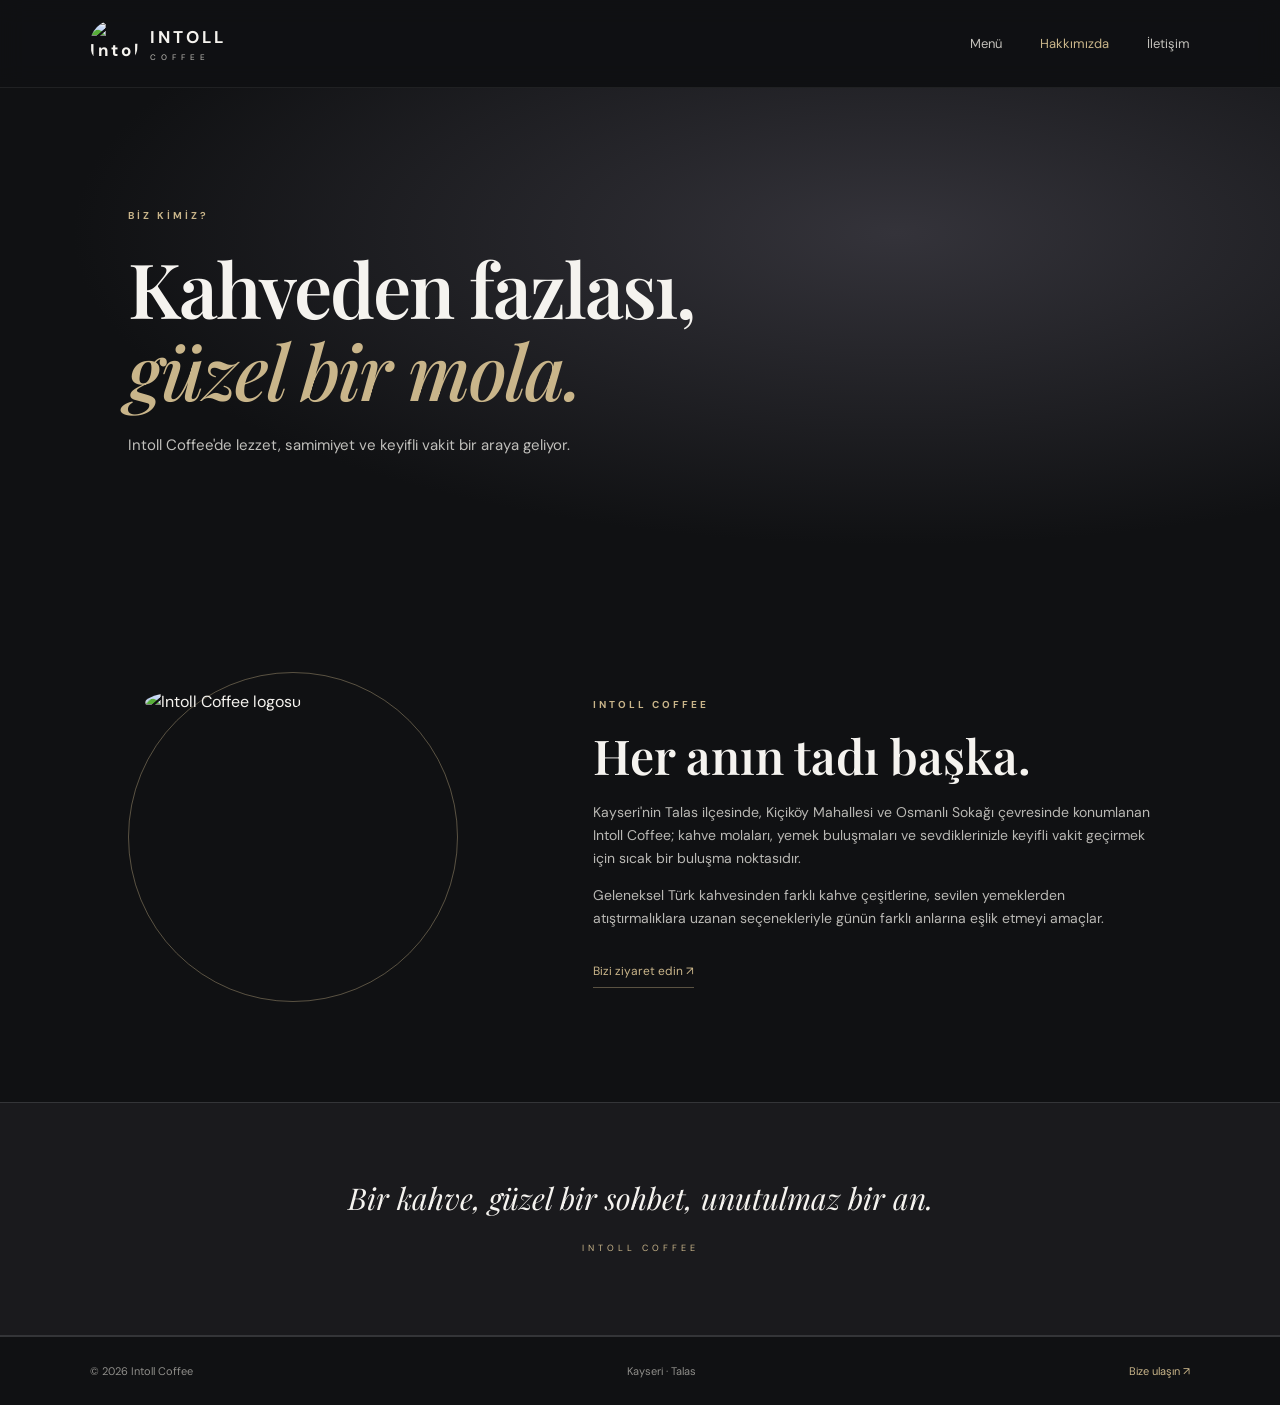
==== about.html @ 2fd2a53e "Add files via upload" ====
<!DOCTYPE html>
<html lang="tr"><head><meta charset="UTF-8"><meta name="viewport" content="width=device-width, initial-scale=1"><title>Hakkımızda | Intoll Coffee</title><link rel="stylesheet" href="style.css"></head>
<body><header class="site-header"><a class="brand" href="index.html"><img src="assets/intoll-logo.jpg" alt="Intoll Coffee logosu"><span>INTOLL <small>COFFEE</small></span></a><button class="nav-toggle" aria-label="Menüyü aç" aria-expanded="false">☰</button><nav class="nav"><a href="index.html">Menü</a><a class="active" href="about.html">Hakkımızda</a><a href="contact.html">İletişim</a></nav></header>
<main><section class="inner-hero"><p class="eyebrow">BİZ KİMİZ?</p><h1>Kahveden fazlası,<br><em>güzel bir mola.</em></h1><p>Intoll Coffee'de lezzet, samimiyet ve keyifli vakit bir araya geliyor.</p></section>
<section class="section about-layout"><div class="about-mark"><img src="assets/intoll-logo.jpg" alt="Intoll Coffee logosu"></div><div><p class="eyebrow">INTOLL COFFEE</p><h2>Her anın tadı başka.</h2><p>Kayseri'nin Talas ilçesinde, Kiçiköy Mahallesi ve Osmanlı Sokağı çevresinde konumlanan Intoll Coffee; kahve molaları, yemek buluşmaları ve sevdiklerinizle keyifli vakit geçirmek için sıcak bir buluşma noktasıdır.</p><p>Geleneksel Türk kahvesinden farklı kahve çeşitlerine, sevilen yemeklerden atıştırmalıklara uzanan seçenekleriyle günün farklı anlarına eşlik etmeyi amaçlar.</p><a class="text-link" href="contact.html">Bizi ziyaret edin ↗</a></div></section>
<section class="quote-band"><p>Bir kahve, güzel bir sohbet, unutulmaz bir an.</p><span>INTOLL COFFEE</span></section></main>
<footer><span>© <span id="year"></span> Intoll Coffee</span><span>Kayseri · Talas</span><a href="contact.html">Bize ulaşın ↗</a></footer><script src="script.js"></script></body></html>
---- style.css ----
@import url('https://fonts.googleapis.com/css2?family=DM+Sans:wght@400;500;600;700&family=Playfair+Display:ital,wght@0,500;0,600;0,700;1,500;1,600&display=swap');
:root{--bg:#101113;--panel:#191a1d;--white:#f5f3ef;--muted:#a8a7a3;--line:#343538;--accent:#c9b58a}*{box-sizing:border-box}html{scroll-behavior:smooth;scroll-padding-top:90px}body{margin:0;background:var(--bg);color:var(--white);font-family:'DM Sans',sans-serif;line-height:1.65}a{color:inherit;text-decoration:none}.site-header{height:88px;padding:0 7%;display:flex;align-items:center;justify-content:space-between;border-bottom:1px solid #ffffff12;background:#101113f2;position:sticky;top:0;z-index:10;backdrop-filter:blur(12px)}.brand{display:flex;align-items:center;gap:12px;font-weight:700;letter-spacing:3px;font-size:17px}.brand img{width:48px;height:48px;object-fit:cover;border-radius:50%}.brand small{display:block;font-size:8px;letter-spacing:5px;color:var(--muted);font-weight:500}.nav{display:flex;gap:38px}.nav a{font-size:13px;color:#c2c0bb;transition:.2s}.nav a:hover,.nav a.active{color:var(--accent)}.nav-toggle{display:none;background:none;color:white;border:0;font-size:25px}.hero{min-height:650px;padding:90px 10%;display:flex;align-items:center;justify-content:space-between;gap:50px;background:radial-gradient(ellipse at 76% 45%,#34333a 0%,#191a1d 34%,#101113 70%)}.hero-content{max-width:570px}.eyebrow{font-size:10px;letter-spacing:3px;color:var(--accent);font-weight:700}.hero h1,.inner-hero h1{font:600 clamp(48px,7vw,82px)/1.08 'Playfair Display',serif;letter-spacing:-2px;margin:22px 0}.hero h1 em,.inner-hero h1 em{color:var(--accent);font-weight:500}.hero-content>p:not(.eyebrow),.inner-hero>p:not(.eyebrow){max-width:470px;color:#c0bfbb;font-size:15px}.button{display:inline-flex;gap:28px;align-items:center;margin-top:25px;padding:14px 22px;border:1px solid var(--accent);font-size:12px;letter-spacing:1px;transition:.2s}.button:hover{background:var(--accent);color:#111}.hero-orbit{width:min(36vw,390px);aspect-ratio:1;border:1px solid #c9b58a55;border-radius:50%;padding:20px;box-shadow:0 0 0 25px #c9b58a08,0 0 80px #c9b58a16}.hero-orbit img,.about-mark img{width:100%;height:100%;object-fit:cover;border-radius:50%}.section{padding:100px 10%}.section-heading{text-align:center}.section-heading h2,.about-layout h2{font:600 48px 'Playfair Display',serif;margin:5px 0 10px}.section-heading>p:last-child{color:var(--muted)}.menu-tabs{display:flex;justify-content:center;gap:12px;margin:45px 0 30px;flex-wrap:wrap}.tab{background:transparent;border:1px solid var(--line);color:#c8c6c1;padding:11px 22px;font:inherit;font-size:12px;cursor:pointer}.tab.active,.tab:hover{background:var(--accent);color:#111;border-color:var(--accent)}.menu-grid{max-width:850px;margin:auto;display:grid;gap:12px}.menu-card{display:grid;grid-template-columns:45px 1fr auto;align-items:center;gap:15px;padding:22px 25px;background:var(--panel);border:1px solid #ffffff0c}.menu-number{color:var(--accent);font:italic 18px 'Playfair Display',serif}.menu-card h3{font-size:16px;margin:0 0 3px}.menu-card p{font-size:12px;color:var(--muted);margin:0}.price{font-size:11px;color:var(--accent);white-space:nowrap}.menu-note{text-align:center;color:#85837f;font-size:11px;margin-top:25px}.quote-band{text-align:center;padding:75px 20px;background:#1a1a1d;border-block:1px solid var(--line)}.quote-band p{font:italic 30px 'Playfair Display',serif;margin:0 0 15px}.quote-band span{font-size:9px;letter-spacing:4px;color:var(--accent)}.inner-hero{padding:110px 10% 100px;background:radial-gradient(ellipse at 70% 30%,#34333a,#101113 65%)}.inner-hero h1{font-size:clamp(48px,7vw,76px)}.about-layout{display:grid;grid-template-columns:minmax(220px, .8fr) 1.2fr;gap:9%;align-items:center}.about-mark{width:min(100%,330px);aspect-ratio:1;padding:16px;border:1px solid #c9b58a66;border-radius:50%}.about-layout p:not(.eyebrow){color:#b9b8b4;font-size:14px}.text-link{display:inline-block;color:var(--accent);font-size:12px;margin-top:18px;border-bottom:1px solid #c9b58a66;padding-bottom:5px}.contact-grid{display:grid;grid-template-columns:repeat(3,1fr);gap:16px}.contact-card{background:var(--panel);border:1px solid #ffffff10;padding:30px;min-height:270px}.contact-icon{font-size:30px;color:var(--accent)}.contact-card h2{font:600 25px 'Playfair Display',serif;margin:8px 0}.contact-card p:not(.eyebrow){font-size:13px;color:var(--muted)}.muted{font-size:11px;color:#888}footer{padding:25px 7%;border-top:1px solid var(--line);display:flex;justify-content:space-between;gap:20px;color:#8f8e8a;font-size:11px}footer a{color:var(--accent)}@media(max-width:760px){.site-header{height:72px;padding:0 6%}.brand img{width:42px;height:42px}.nav-toggle{display:block}.nav{display:none;position:absolute;top:72px;left:0;right:0;padding:22px 7%;background:#17181b;border-bottom:1px solid var(--line);flex-direction:column;gap:18px}.nav.open{display:flex}.hero{min-height:auto;padding:85px 8%;display:block}.hero-orbit{width:210px;margin:65px auto 0}.hero h1{font-size:54px}.section{padding:75px 7%}.section-heading h2,.about-layout h2{font-size:40px}.menu-card{grid-template-columns:28px 1fr;gap:10px;padding:18px}.price{grid-column:2}.inner-hero{padding:85px 8%}.about-layout{grid-template-columns:1fr;gap:40px}.about-mark{width:220px;margin:auto}.contact-grid{grid-template-columns:1fr}.contact-card{min-height:auto}footer{flex-wrap:wrap;padding:22px 7%}}
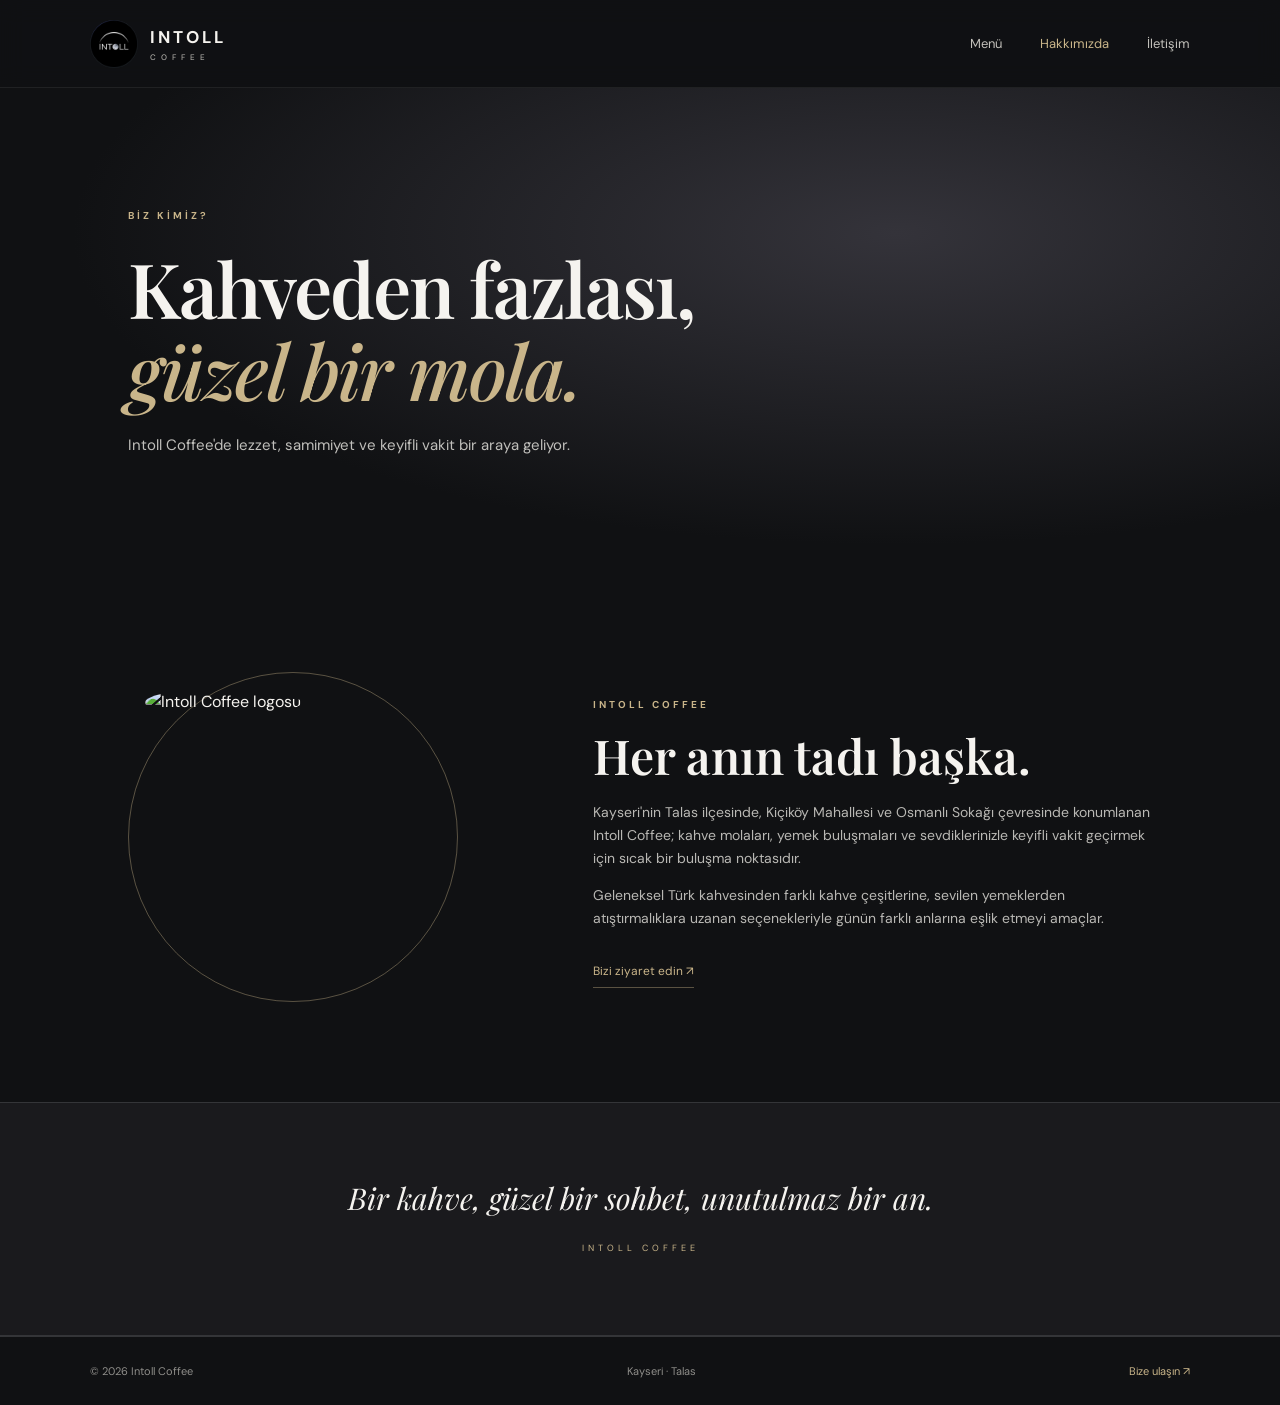
==== commit 712318e9: "Fix logo image source in about.html Updated logo image source in the header and about section." ====
--- a/about.html
+++ b/about.html
@@ -1,7 +1,7 @@
 <!DOCTYPE html>
 <html lang="tr"><head><meta charset="UTF-8"><meta name="viewport" content="width=device-width, initial-scale=1"><title>Hakkımızda | Intoll Coffee</title><link rel="stylesheet" href="style.css"></head>
-<body><header class="site-header"><a class="brand" href="index.html"><img src="assets/intoll-logo.jpg" alt="Intoll Coffee logosu"><span>INTOLL <small>COFFEE</small></span></a><button class="nav-toggle" aria-label="Menüyü aç" aria-expanded="false">☰</button><nav class="nav"><a href="index.html">Menü</a><a class="active" href="about.html">Hakkımızda</a><a href="contact.html">İletişim</a></nav></header>
+<body><header class="site-header"><a class="brand" href="index.html"><img src="intoll-logo.jpg" alt="Intoll Coffee logosu"><span>INTOLL <small>COFFEE</small></span></a><button class="nav-toggle" aria-label="Menüyü aç" aria-expanded="false">☰</button><nav class="nav"><a href="index.html">Menü</a><a class="active" href="about.html">Hakkımızda</a><a href="contact.html">İletişim</a></nav></header>
 <main><section class="inner-hero"><p class="eyebrow">BİZ KİMİZ?</p><h1>Kahveden fazlası,<br><em>güzel bir mola.</em></h1><p>Intoll Coffee'de lezzet, samimiyet ve keyifli vakit bir araya geliyor.</p></section>
 <section class="section about-layout"><div class="about-mark"><img src="assets/intoll-logo.jpg" alt="Intoll Coffee logosu"></div><div><p class="eyebrow">INTOLL COFFEE</p><h2>Her anın tadı başka.</h2><p>Kayseri'nin Talas ilçesinde, Kiçiköy Mahallesi ve Osmanlı Sokağı çevresinde konumlanan Intoll Coffee; kahve molaları, yemek buluşmaları ve sevdiklerinizle keyifli vakit geçirmek için sıcak bir buluşma noktasıdır.</p><p>Geleneksel Türk kahvesinden farklı kahve çeşitlerine, sevilen yemeklerden atıştırmalıklara uzanan seçenekleriyle günün farklı anlarına eşlik etmeyi amaçlar.</p><a class="text-link" href="contact.html">Bizi ziyaret edin ↗</a></div></section>
 <section class="quote-band"><p>Bir kahve, güzel bir sohbet, unutulmaz bir an.</p><span>INTOLL COFFEE</span></section></main>
-<footer><span>© <span id="year"></span> Intoll Coffee</span><span>Kayseri · Talas</span><a href="contact.html">Bize ulaşın ↗</a></footer><script src="script.js"></script></body></html>+<footer><span>© <span id="year"></span> Intoll Coffee</span><span>Kayseri · Talas</span><a href="contact.html">Bize ulaşın ↗</a></footer><script src="script.js"></script></body></html>
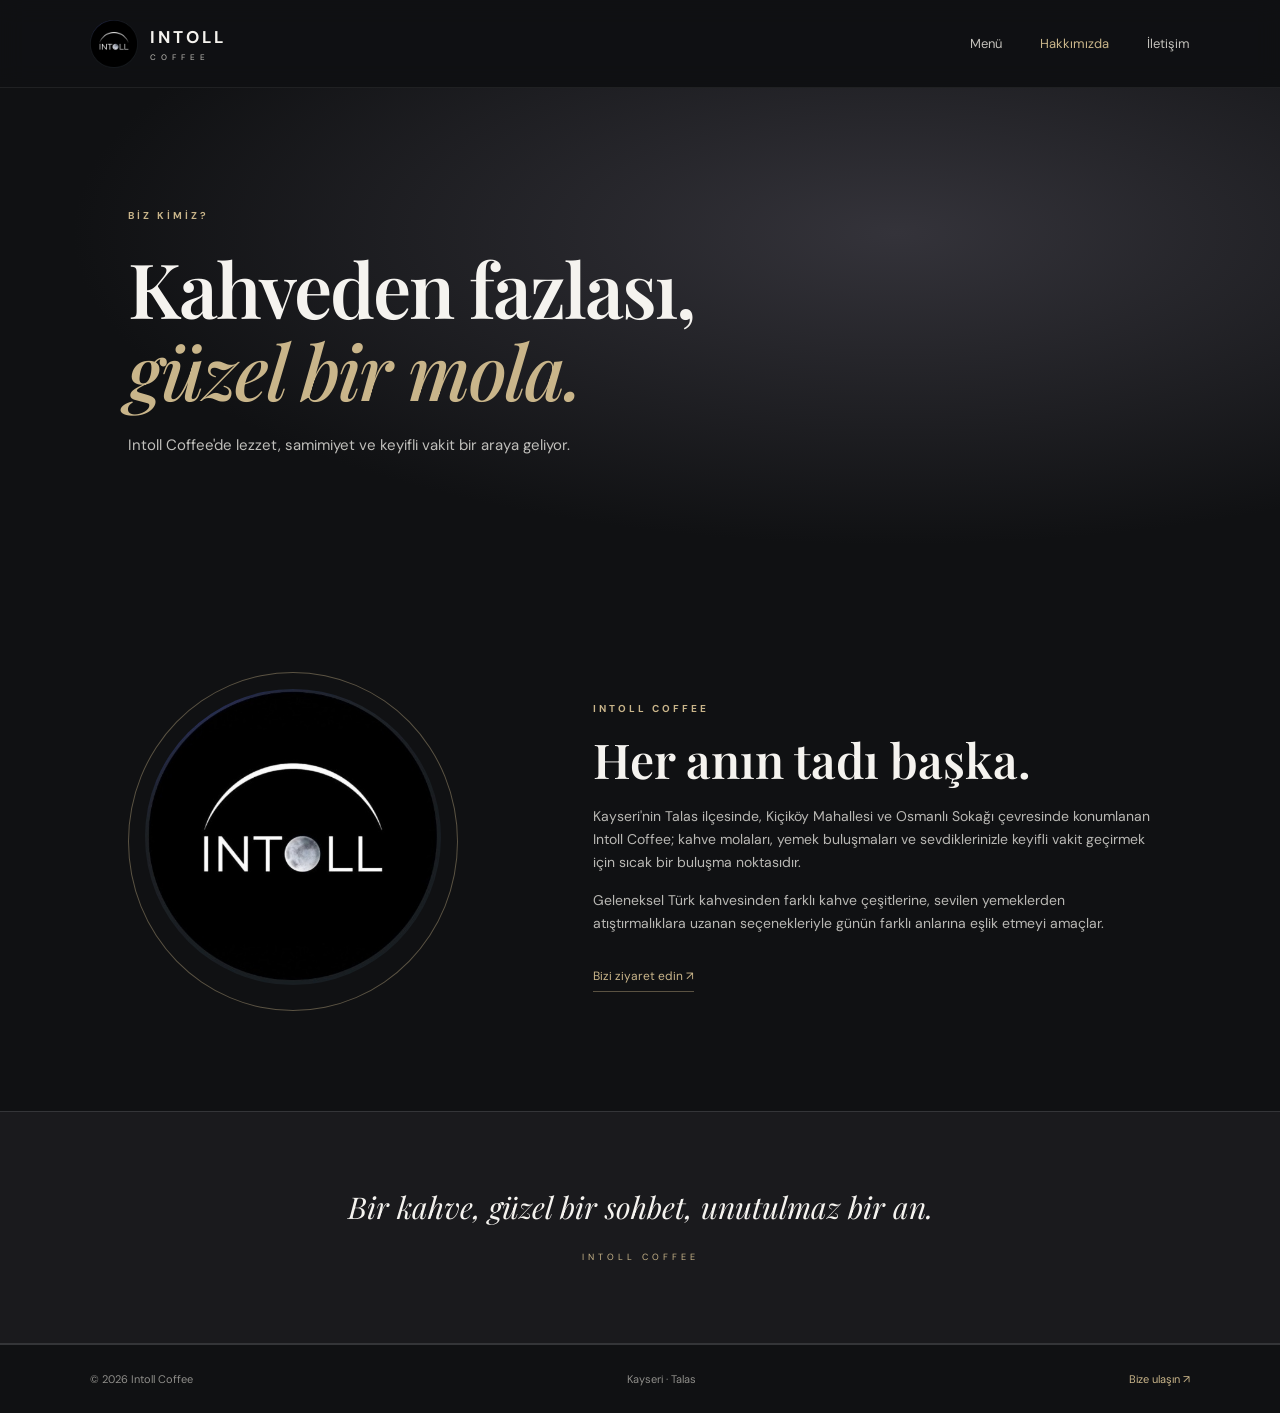
==== commit c41b6048: "Duplicate about section in about.html" ====
--- a/about.html
+++ b/about.html
@@ -2,6 +2,6 @@
 <html lang="tr"><head><meta charset="UTF-8"><meta name="viewport" content="width=device-width, initial-scale=1"><title>Hakkımızda | Intoll Coffee</title><link rel="stylesheet" href="style.css"></head>
 <body><header class="site-header"><a class="brand" href="index.html"><img src="intoll-logo.jpg" alt="Intoll Coffee logosu"><span>INTOLL <small>COFFEE</small></span></a><button class="nav-toggle" aria-label="Menüyü aç" aria-expanded="false">☰</button><nav class="nav"><a href="index.html">Menü</a><a class="active" href="about.html">Hakkımızda</a><a href="contact.html">İletişim</a></nav></header>
 <main><section class="inner-hero"><p class="eyebrow">BİZ KİMİZ?</p><h1>Kahveden fazlası,<br><em>güzel bir mola.</em></h1><p>Intoll Coffee'de lezzet, samimiyet ve keyifli vakit bir araya geliyor.</p></section>
-<section class="section about-layout"><div class="about-mark"><img src="assets/intoll-logo.jpg" alt="Intoll Coffee logosu"></div><div><p class="eyebrow">INTOLL COFFEE</p><h2>Her anın tadı başka.</h2><p>Kayseri'nin Talas ilçesinde, Kiçiköy Mahallesi ve Osmanlı Sokağı çevresinde konumlanan Intoll Coffee; kahve molaları, yemek buluşmaları ve sevdiklerinizle keyifli vakit geçirmek için sıcak bir buluşma noktasıdır.</p><p>Geleneksel Türk kahvesinden farklı kahve çeşitlerine, sevilen yemeklerden atıştırmalıklara uzanan seçenekleriyle günün farklı anlarına eşlik etmeyi amaçlar.</p><a class="text-link" href="contact.html">Bizi ziyaret edin ↗</a></div></section>
+<section class="section about-layout"><div class="about-mark"><img src="intoll-logo.jpg" alt="Intoll Coffee logosu"></div><div><p class="eyebrow">INTOLL COFFEE</p><h2>Her anın tadı başka.</h2><p>Kayseri'nin Talas ilçesinde, Kiçiköy Mahallesi ve Osmanlı Sokağı çevresinde konumlanan Intoll Coffee; kahve molaları, yemek buluşmaları ve sevdiklerinizle keyifli vakit geçirmek için sıcak bir buluşma noktasıdır.</p><p>Geleneksel Türk kahvesinden farklı kahve çeşitlerine, sevilen yemeklerden atıştırmalıklara uzanan seçenekleriyle günün farklı anlarına eşlik etmeyi amaçlar.</p><a class="text-link" href="contact.html">Bizi ziyaret edin ↗</a></div></section>
 <section class="quote-band"><p>Bir kahve, güzel bir sohbet, unutulmaz bir an.</p><span>INTOLL COFFEE</span></section></main>
 <footer><span>© <span id="year"></span> Intoll Coffee</span><span>Kayseri · Talas</span><a href="contact.html">Bize ulaşın ↗</a></footer><script src="script.js"></script></body></html>
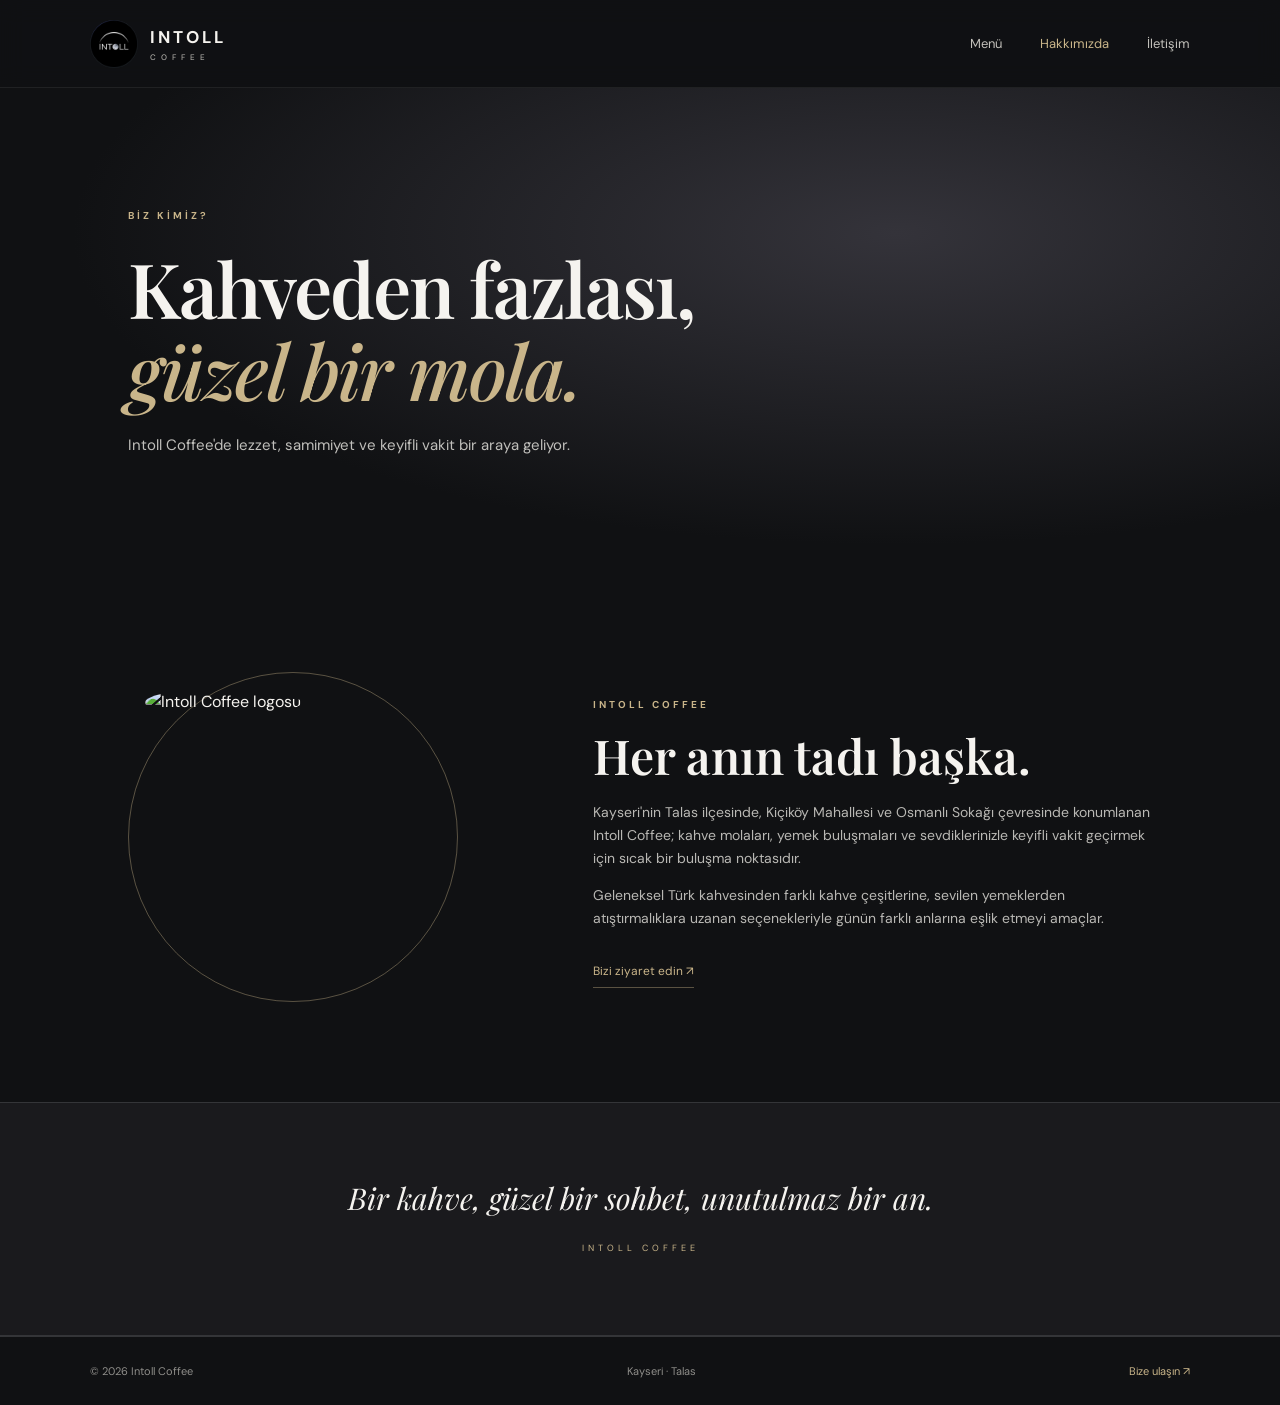
==== commit 11e59ec9: "Update about.html" ====
--- a/about.html
+++ b/about.html
@@ -1,7 +1,7 @@
 <!DOCTYPE html>
 <html lang="tr"><head><meta charset="UTF-8"><meta name="viewport" content="width=device-width, initial-scale=1"><title>Hakkımızda | Intoll Coffee</title><link rel="stylesheet" href="style.css"></head>
-<body><header class="site-header"><a class="brand" href="index.html"><img src="intoll-logo.jpg" alt="Intoll Coffee logosu"><span>INTOLL <small>COFFEE</small></span></a><button class="nav-toggle" aria-label="Menüyü aç" aria-expanded="false">☰</button><nav class="nav"><a href="index.html">Menü</a><a class="active" href="about.html">Hakkımızda</a><a href="contact.html">İletişim</a></nav></header>
+<body><header class="site-header"><a class="brand" href="index.html"><img src="assets/intoll-logo.jpg" alt="Intoll Coffee logosu"><span>INTOLL <small>COFFEE</small></span></a><button class="nav-toggle" aria-label="Menüyü aç" aria-expanded="false">☰</button><nav class="nav"><a href="index.html">Menü</a><a class="active" href="about.html">Hakkımızda</a><a href="contact.html">İletişim</a></nav></header>
 <main><section class="inner-hero"><p class="eyebrow">BİZ KİMİZ?</p><h1>Kahveden fazlası,<br><em>güzel bir mola.</em></h1><p>Intoll Coffee'de lezzet, samimiyet ve keyifli vakit bir araya geliyor.</p></section>
-<section class="section about-layout"><div class="about-mark"><img src="intoll-logo.jpg" alt="Intoll Coffee logosu"></div><div><p class="eyebrow">INTOLL COFFEE</p><h2>Her anın tadı başka.</h2><p>Kayseri'nin Talas ilçesinde, Kiçiköy Mahallesi ve Osmanlı Sokağı çevresinde konumlanan Intoll Coffee; kahve molaları, yemek buluşmaları ve sevdiklerinizle keyifli vakit geçirmek için sıcak bir buluşma noktasıdır.</p><p>Geleneksel Türk kahvesinden farklı kahve çeşitlerine, sevilen yemeklerden atıştırmalıklara uzanan seçenekleriyle günün farklı anlarına eşlik etmeyi amaçlar.</p><a class="text-link" href="contact.html">Bizi ziyaret edin ↗</a></div></section>
+<section class="section about-layout"><div class="about-mark"><img src="./intoll-logo.jpg" alt="Intoll Coffee logosu"></div><div><p class="eyebrow">INTOLL COFFEE</p><h2>Her anın tadı başka.</h2><p>Kayseri'nin Talas ilçesinde, Kiçiköy Mahallesi ve Osmanlı Sokağı çevresinde konumlanan Intoll Coffee; kahve molaları, yemek buluşmaları ve sevdiklerinizle keyifli vakit geçirmek için sıcak bir buluşma noktasıdır.</p><p>Geleneksel Türk kahvesinden farklı kahve çeşitlerine, sevilen yemeklerden atıştırmalıklara uzanan seçenekleriyle günün farklı anlarına eşlik etmeyi amaçlar.</p><a class="text-link" href="contact.html">Bizi ziyaret edin ↗</a></div></section>
 <section class="quote-band"><p>Bir kahve, güzel bir sohbet, unutulmaz bir an.</p><span>INTOLL COFFEE</span></section></main>
 <footer><span>© <span id="year"></span> Intoll Coffee</span><span>Kayseri · Talas</span><a href="contact.html">Bize ulaşın ↗</a></footer><script src="script.js"></script></body></html>
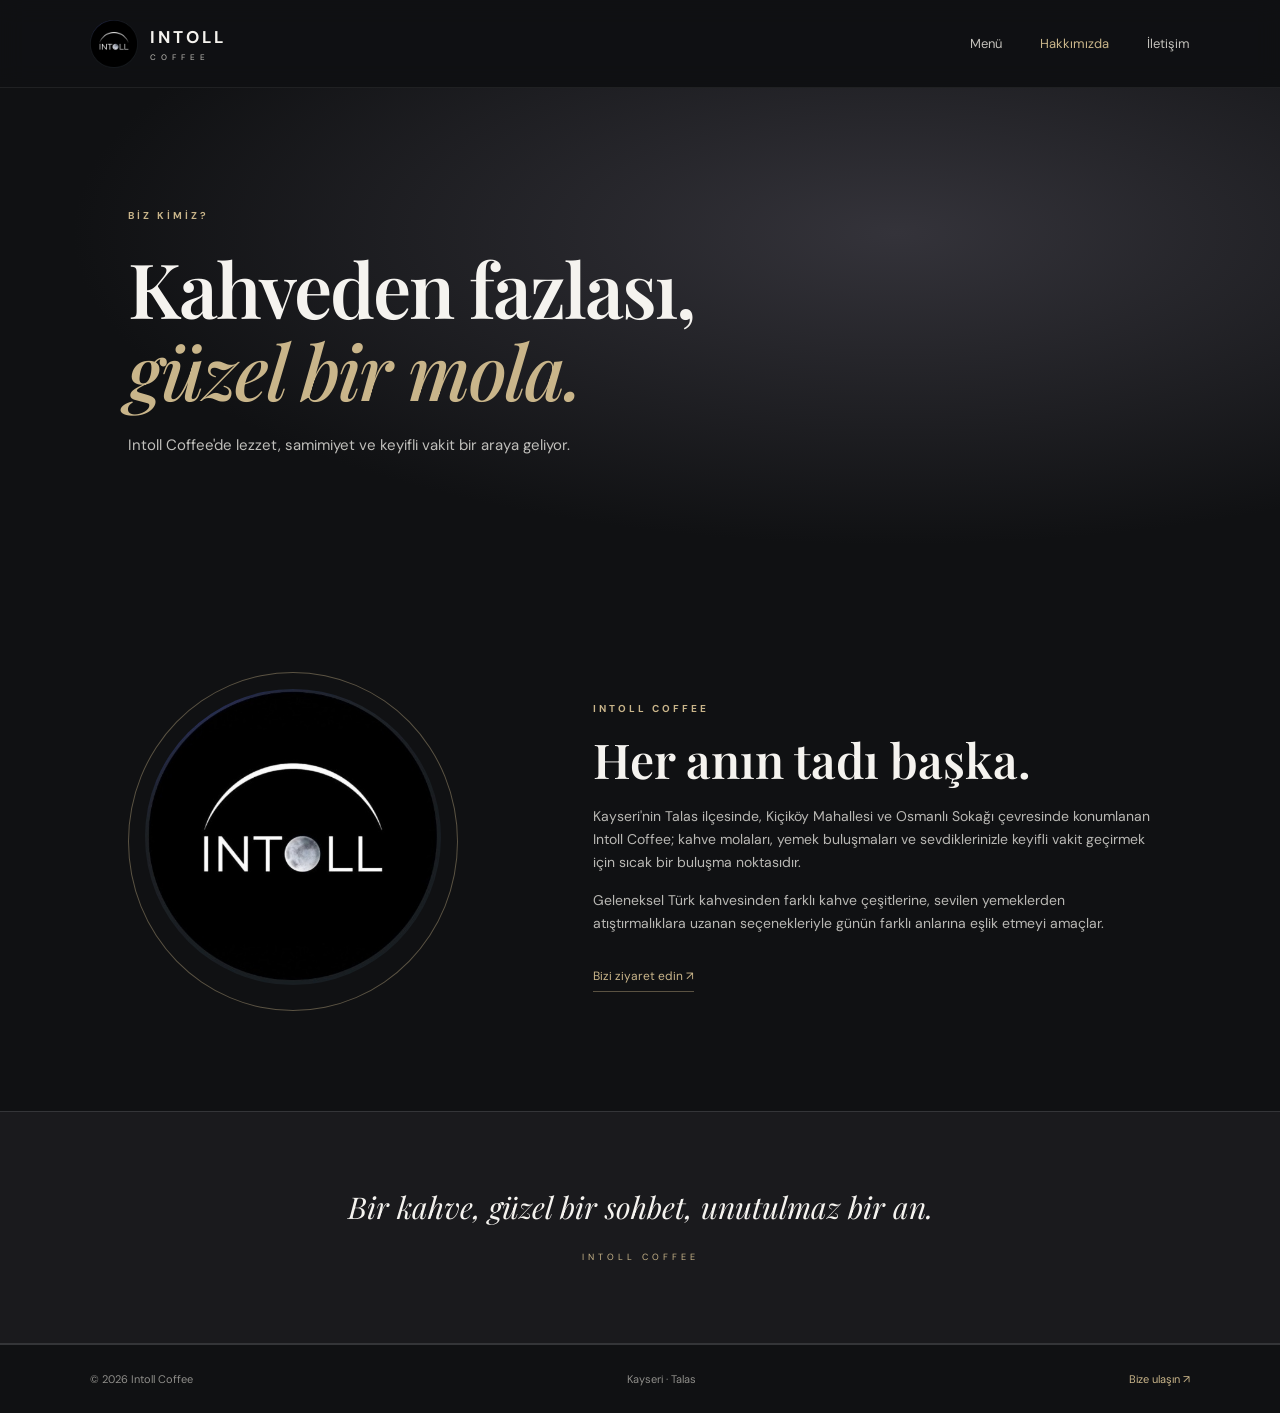
==== commit 928fd028: "Update about section with correct logo path" ====
--- a/about.html
+++ b/about.html
@@ -2,6 +2,6 @@
 <html lang="tr"><head><meta charset="UTF-8"><meta name="viewport" content="width=device-width, initial-scale=1"><title>Hakkımızda | Intoll Coffee</title><link rel="stylesheet" href="style.css"></head>
 <body><header class="site-header"><a class="brand" href="index.html"><img src="assets/intoll-logo.jpg" alt="Intoll Coffee logosu"><span>INTOLL <small>COFFEE</small></span></a><button class="nav-toggle" aria-label="Menüyü aç" aria-expanded="false">☰</button><nav class="nav"><a href="index.html">Menü</a><a class="active" href="about.html">Hakkımızda</a><a href="contact.html">İletişim</a></nav></header>
 <main><section class="inner-hero"><p class="eyebrow">BİZ KİMİZ?</p><h1>Kahveden fazlası,<br><em>güzel bir mola.</em></h1><p>Intoll Coffee'de lezzet, samimiyet ve keyifli vakit bir araya geliyor.</p></section>
-<section class="section about-layout"><div class="about-mark"><img src="./intoll-logo.jpg" alt="Intoll Coffee logosu"></div><div><p class="eyebrow">INTOLL COFFEE</p><h2>Her anın tadı başka.</h2><p>Kayseri'nin Talas ilçesinde, Kiçiköy Mahallesi ve Osmanlı Sokağı çevresinde konumlanan Intoll Coffee; kahve molaları, yemek buluşmaları ve sevdiklerinizle keyifli vakit geçirmek için sıcak bir buluşma noktasıdır.</p><p>Geleneksel Türk kahvesinden farklı kahve çeşitlerine, sevilen yemeklerden atıştırmalıklara uzanan seçenekleriyle günün farklı anlarına eşlik etmeyi amaçlar.</p><a class="text-link" href="contact.html">Bizi ziyaret edin ↗</a></div></section>
+<section class="section about-layout"><div class="about-mark"><img src="assets/intoll-logo.jpg" alt="Intoll Coffee logosu"></div><div><p class="eyebrow">INTOLL COFFEE</p><h2>Her anın tadı başka.</h2><p>Kayseri'nin Talas ilçesinde, Kiçiköy Mahallesi ve Osmanlı Sokağı çevresinde konumlanan Intoll Coffee; kahve molaları, yemek buluşmaları ve sevdiklerinizle keyifli vakit geçirmek için sıcak bir buluşma noktasıdır.</p><p>Geleneksel Türk kahvesinden farklı kahve çeşitlerine, sevilen yemeklerden atıştırmalıklara uzanan seçenekleriyle günün farklı anlarına eşlik etmeyi amaçlar.</p><a class="text-link" href="contact.html">Bizi ziyaret edin ↗</a></div></section>
 <section class="quote-band"><p>Bir kahve, güzel bir sohbet, unutulmaz bir an.</p><span>INTOLL COFFEE</span></section></main>
 <footer><span>© <span id="year"></span> Intoll Coffee</span><span>Kayseri · Talas</span><a href="contact.html">Bize ulaşın ↗</a></footer><script src="script.js"></script></body></html>
